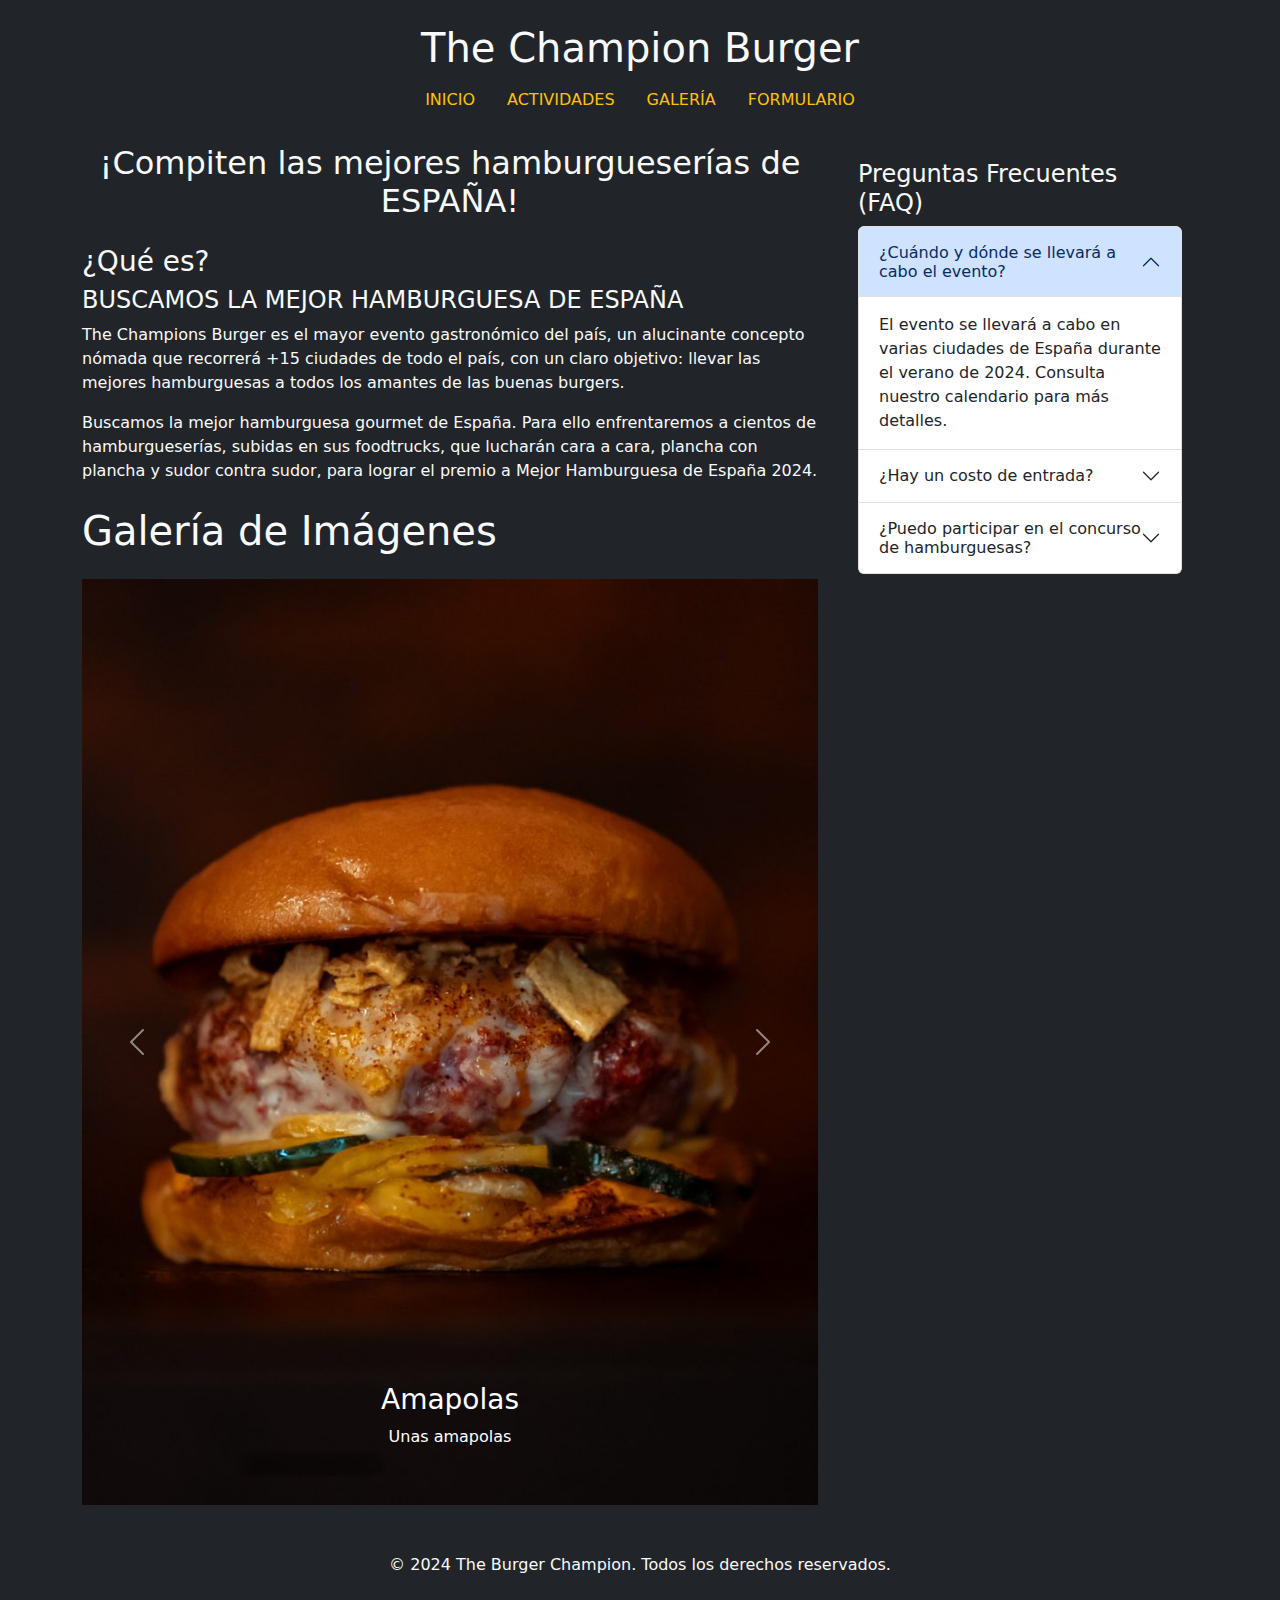
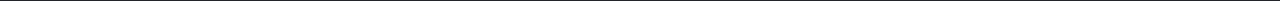
==== pr1ºeva/index.html @ f9f4264b "Add files via upload" ====
<!DOCTYPE html>
<html lang="es">
<head>
    <meta charset="UTF-8">
    <meta name="viewport" content="width=device-width, initial-scale=1">
    <title>Inicio - The Champions Burger</title>
    <link href="https://cdn.jsdelivr.net/npm/bootstrap@5.3.0/dist/css/bootstrap.min.css" rel="stylesheet"> 
    <link href="style/style.css" rel="stylesheet"> 
</head>
<body class="bg-dark text-light">
    <div class="container">
        <header class="text-center my-4">
            <h1>The Champion Burger</h1>
            <nav class="nav justify-content-center">
                <a class="nav-link text-warning" href="index.html">INICIO</a>
                <a class="nav-link text-warning" href="actividades.html">ACTIVIDADES</a>
                <a class="nav-link text-warning" href="galeria.html">GALERÍA</a>
                <a class="nav-link text-warning" href="formulario.html">FORMULARIO</a>
            </nav>
        </header>
        <main class="row">
            <div class="col-md-8">
                <div class="text-center">
                    <h2>¡Compiten las mejores hamburgueserías de ESPAÑA!</h2>
                </div>
                <section class="my-4">
                    <h3>¿Qué es?</h3>
                    <h4>BUSCAMOS LA MEJOR HAMBURGUESA DE ESPAÑA</h4>
                    <p>The Champions Burger es el mayor evento gastronómico del país, un alucinante concepto nómada que recorrerá +15 ciudades de todo el país, con un claro objetivo: llevar las mejores hamburguesas a todos los amantes de las buenas burgers.</p>
                    <p>Buscamos la mejor hamburguesa gourmet de España. Para ello enfrentaremos a cientos de hamburgueserías, subidas en sus foodtrucks, que lucharán cara a cara, plancha con plancha y sudor contra sudor, para lograr el premio a Mejor Hamburguesa de España 2024.</p>
                </section>

                <h1>Galería de Imágenes</h1>
                <div id="carouselExampleControls" class="carousel slide my-4" data-bs-ride="carousel">
                    <div class="carousel-inner">
                        <div class="carousel-item active">
                            <img class="d-block w-100" src="Fotos/a.jpeg" alt="First slide">
                            <div class="carousel-caption d-none d-md-block">
                                <h3>Amapolas</h3>
                                <p>Unas amapolas</p>
                            </div>
                        </div>
                        <div class="carousel-item">
                            <img class="d-block w-100" src="Fotos/a.jpeg" alt="Second slide">
                            <div class="carousel-caption d-none d-md-block">
                                <h3>Atardecer</h3>
                                <p>Un atardecer</p>
                            </div>
                        </div>
                        <div class="carousel-item">
                            <img class="d-block w-100" src="Fotos/a.jpeg" alt="Third slide">
                            <div class="carousel-caption d-none d-md-block">
                                <h3>Una playa</h3>
                                <p>Playa</p>
                            </div>
                        </div>
                        <div class="carousel-item">
                            <img class="d-block w-100" src="Fotos/a.jpeg" alt="Fourth slide">
                            <div class="carousel-caption d-none d-md-block">
                                <h3>Barca</h3>
                                <p>Una barca</p>
                            </div>
                        </div>
                    </div>
                    <a class="carousel-control-prev" href="#carouselExampleControls" role="button" data-bs-slide="prev">
                        <span class="carousel-control-prev-icon" aria-hidden="true"></span>
                        <span class="visually-hidden">Previous</span>
                    </a>
                    <a class="carousel-control-next" href="#carouselExampleControls" role="button" data-bs-slide="next">
                        <span class="carousel-control-next-icon" aria-hidden="true"></span>
                        <span class="visually-hidden">Next</span>
                    </a>
                </div>
            </div>

            <div class="col-md-4">
                <div class="bg-dark p-3 rounded">
                    <h4>Preguntas Frecuentes (FAQ)</h4>
                    <div class="accordion" id="faqAccordion">
                        <div class="accordion-item">
                            <h2 class="accordion-header" id="headingOne">
                                <button class="accordion-button" type="button" data-bs-toggle="collapse" data-bs-target="#collapseOne" aria-expanded="true" aria-controls="collapseOne">
                                    ¿Cuándo y dónde se llevará a cabo el evento?
                                </button>
                            </h2>
                            <div id="collapseOne" class="accordion-collapse collapse show" aria-labelledby="headingOne" data-bs-parent="#faqAccordion">
                                <div class="accordion-body">
                                    El evento se llevará a cabo en varias ciudades de España durante el verano de 2024. Consulta nuestro calendario para más detalles.
                                </div>
                            </div>
                        </div>
                        <div class="accordion-item">
                            <h2 class="accordion-header" id="headingTwo">
                                <button class="accordion-button collapsed" type="button" data-bs-toggle="collapse" data-bs-target="#collapseTwo" aria-expanded="false" aria-controls="collapseTwo">
                                    ¿Hay un costo de entrada?
                                </button>
                            </h2>
                            <div id="collapseTwo" class="accordion-collapse collapse" aria-labelledby="headingTwo" data-bs-parent="#faqAccordion">
                                <div class="accordion-body">
                                    La entrada es gratuita, pero algunas actividades pueden tener un costo adicional.
                                </div>
                            </div>
                        </div>
                        <div class="accordion-item">
                            <h2 class="accordion-header" id="headingThree">
                                <button class="accordion-button collapsed" type="button" data-bs-toggle="collapse" data-bs-target="#collapseThree" aria-expanded="false" aria-controls="collapseThree">
                                    ¿Puedo participar en el concurso de hamburguesas?
                                </button>
                            </h2>
                            <div id="collapseThree" class="accordion-collapse collapse" aria-labelledby="headingThree" data-bs-parent="#faqAccordion">
                                <div class="accordion-body">
                                    Sí, los chefs pueden inscribirse para participar en el concurso. Visita nuestra sección de actividades para más información.
                                </div>
                            </div>
                        </div>
                    </div>
                </div>
            </div>
        </main>
        <footer class="text-center my-4">
            <p>&copy; 2024 The Burger Champion. Todos los derechos reservados.</p>
        </footer>
    </div>
    <script src="https://cdn.jsdelivr.net/npm/bootstrap@5.3.0/dist/js/bootstrap.bundle.min.js"></script>
</body>
</html>
---- pr1ºeva/style/style.css ----
.nav {
        position: static;
        top: 0;
        width: 100%;
        z-index: 1000; /* Asegura que la nav esté por encima de otros elementos */
    }
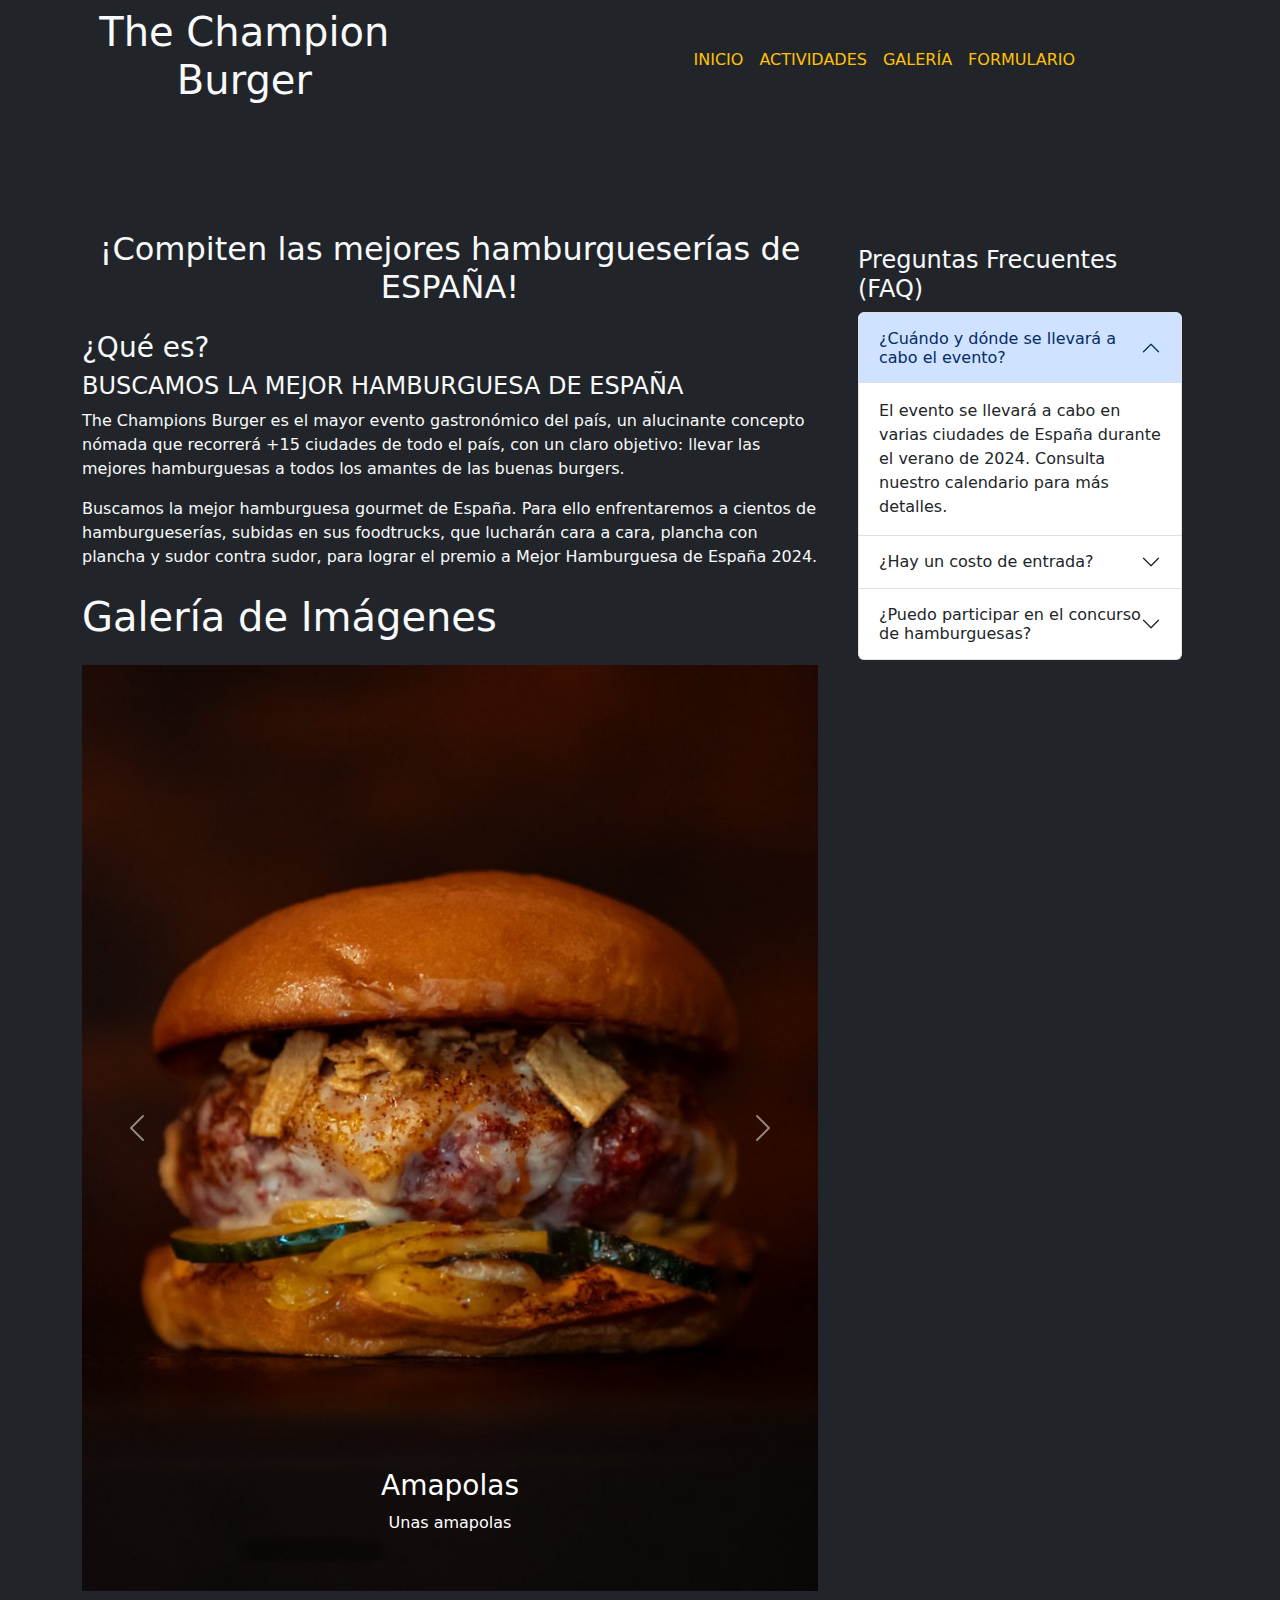
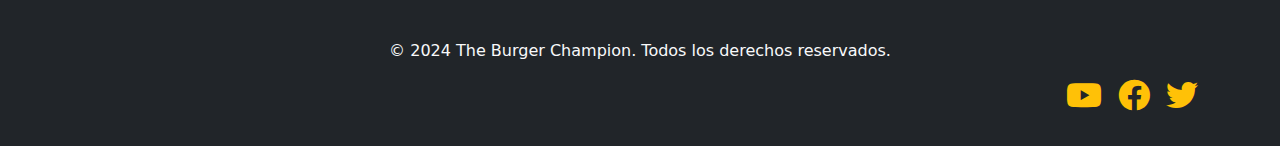
==== commit b8ca79e5: "Add files via upload" ====
--- a/pr1ºeva/index.html
+++ b/pr1ºeva/index.html
@@ -4,18 +4,36 @@
     <meta charset="UTF-8">
     <meta name="viewport" content="width=device-width, initial-scale=1">
     <title>Inicio - The Champions Burger</title>
-    <link href="https://cdn.jsdelivr.net/npm/bootstrap@5.3.0/dist/css/bootstrap.min.css" rel="stylesheet"> 
-    <link href="style/style.css" rel="stylesheet"> 
+    <link href="https://cdn.jsdelivr.net/npm/bootstrap@5.3.0/dist/css/bootstrap.min.css" rel="stylesheet">
+    <link rel="stylesheet" href="https://cdnjs.cloudflare.com/ajax/libs/font-awesome/6.0.0-beta3/css/all.min.css">
+    <link href="style/style.css" rel="stylesheet">
 </head>
 <body class="bg-dark text-light">
     <div class="container">
         <header class="text-center my-4">
-            <h1>The Champion Burger</h1>
-            <nav class="nav justify-content-center">
-                <a class="nav-link text-warning" href="index.html">INICIO</a>
-                <a class="nav-link text-warning" href="actividades.html">ACTIVIDADES</a>
-                <a class="nav-link text-warning" href="galeria.html">GALERÍA</a>
-                <a class="nav-link text-warning" href="formulario.html">FORMULARIO</a>
+            <nav class="navbar navbar-expand-md navbar-dark bg-dark sticky-nav">
+                <h1>The Champion Burger</h1>
+                <div class="container-fluid">
+                    <button class="navbar-toggler" type="button" data-bs-toggle="collapse" data-bs-target="#navbarNav" aria-controls="navbarNav" aria-expanded="false" aria-label="Toggle navigation">
+                        <span class="navbar-toggler-icon"></span>
+                    </button>
+                    <div class="collapse navbar-collapse" id="navbarNav">
+                        <ul class="navbar-nav mx-auto">
+                            <li class="nav-item">
+                                <a class="nav-link text-warning" href="index.html">INICIO</a>
+                            </li>
+                            <li class="nav-item">
+                                <a class="nav-link text-warning" href="actividades.html">ACTIVIDADES</a>
+                            </li>
+                            <li class="nav-item">
+                                <a class="nav-link text-warning" href="galeria.html">GALERÍA</a>
+                            </li>
+                            <li class="nav-item">
+                                <a class="nav-link text-warning" href="formulario.html">FORMULARIO</a>
+                            </li>
+                        </ul>
+                    </div>
+                </div>
             </nav>
         </header>
         <main class="row">
@@ -118,7 +136,20 @@
             </div>
         </main>
         <footer class="text-center my-4">
-            <p>&copy; 2024 The Burger Champion. Todos los derechos reservados.</p>
+            <div class="d-flex flex-column align-items-center">
+                <p>&copy; 2024 The Burger Champion. Todos los derechos reservados.</p>
+                <div class="d-flex footer-icons justify-content-center justify-content-md-end mb-2" style="width: 100%;">
+                    <a href="https://www.youtube.com" class="text-warning me-3">
+                        <i class="fab fa-youtube fa-2x"></i>
+                    </a>
+                    <a href="https://www.facebook.com" class="text-warning me-3">
+                        <i class="fab fa-facebook fa-2x"></i>
+                    </a>
+                    <a href="https://www.twitter.com" class="text-warning">
+                        <i class="fab fa-twitter fa-2x"></i>
+                    </a>
+                </div>
+            </div>
         </footer>
     </div>
     <script src="https://cdn.jsdelivr.net/npm/bootstrap@5.3.0/dist/js/bootstrap.bundle.min.js"></script>
--- a/pr1ºeva/style/style.css
+++ b/pr1ºeva/style/style.css
@@ -1,8 +1,29 @@
 
-    .nav {
-        position: static;
-        top: 0;
-        width: 100%;
-        z-index: 1000; /* Asegura que la nav esté por encima de otros elementos */
+ 
+    form {
+        padding: 20px;
+        border: 1px solid #ced4da;
+        border-radius: 5px;
+        background-color: white;
     }
-
+    .image-container {
+        display: flex;
+        justify-content: center;
+        align-items: center;
+        margin-left: 20px;
+    }
+    @media (min-width: 768px) {
+        .footer-icons {
+            justify-content: flex-end;
+            width: 100%; 
+        }
+        .sticky-nav {
+position: fixed;
+top: 0;
+width: 100%;
+z-index: 1000;
+}
+body {
+padding-top: 206px; 
+}
+    }
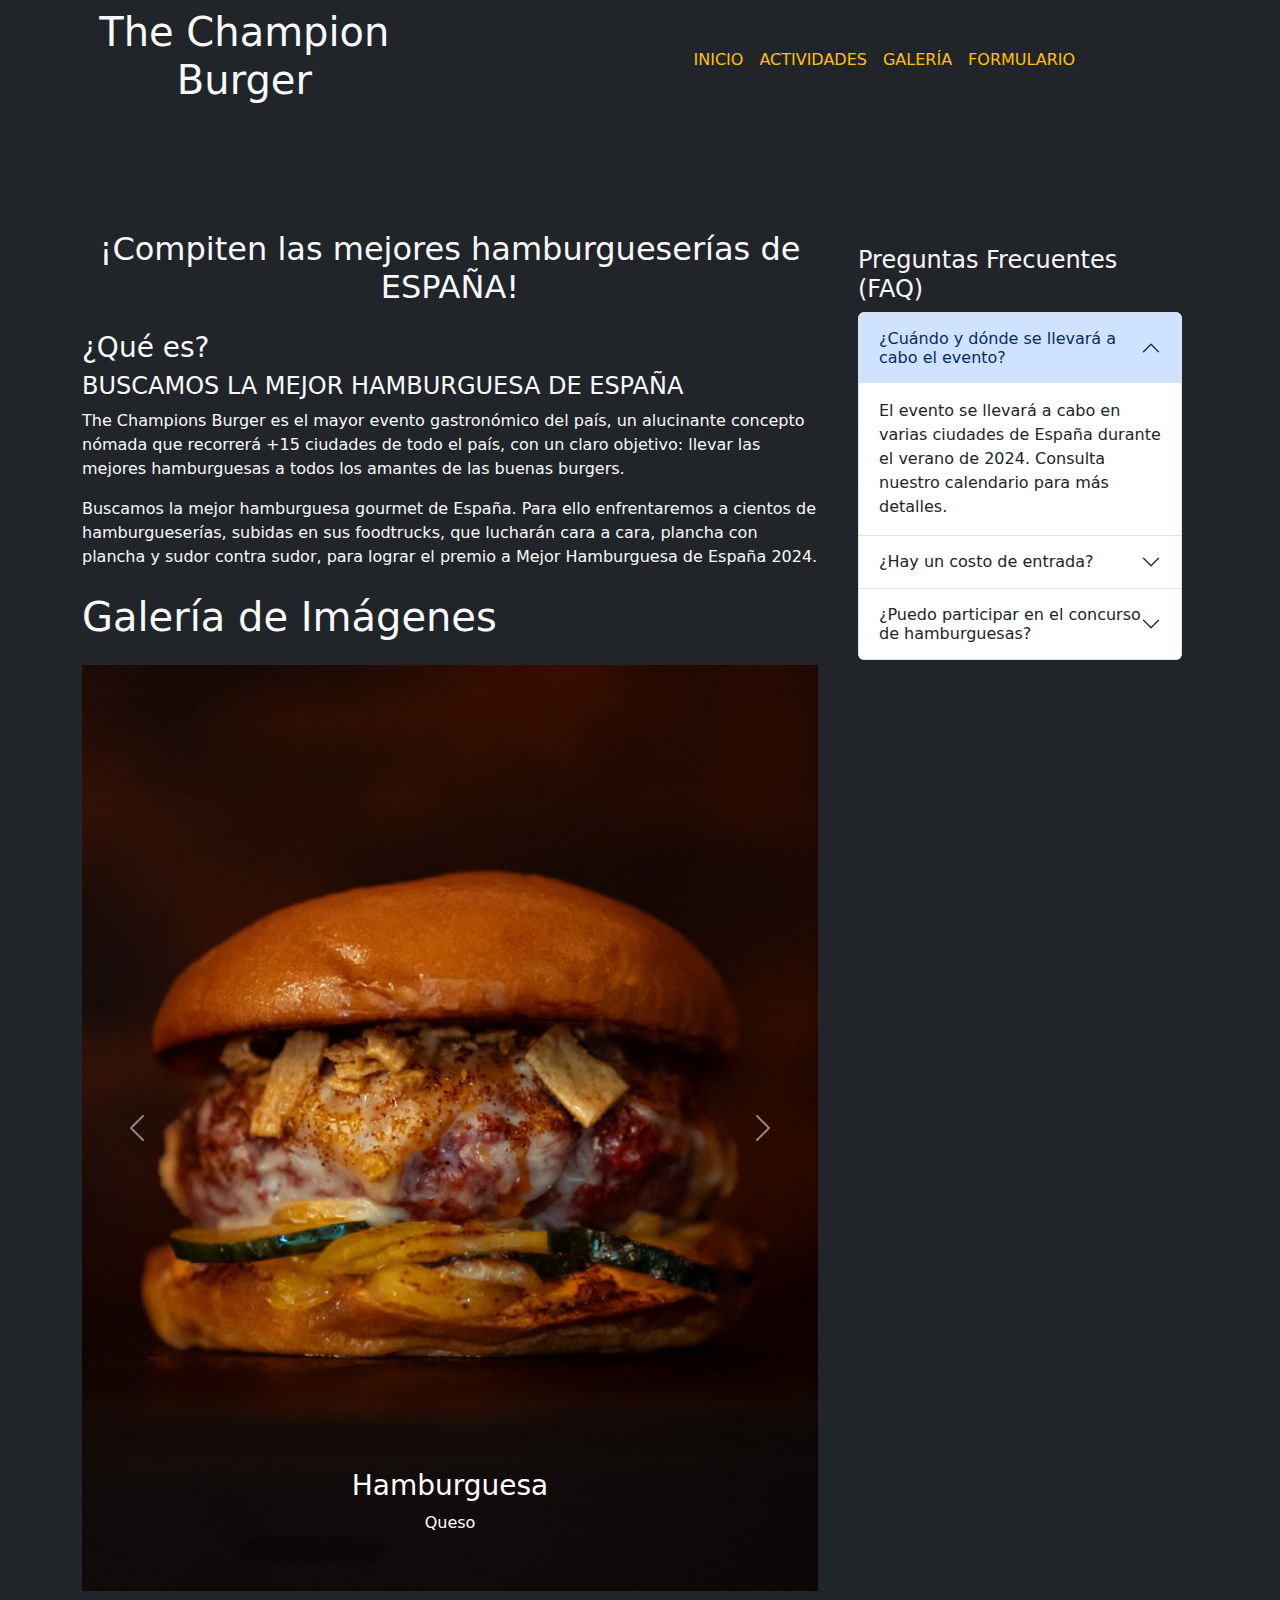
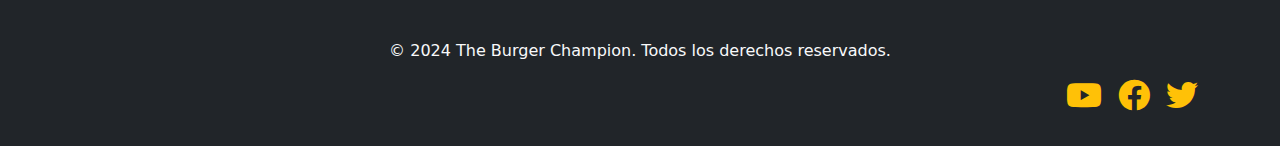
==== commit 7627cb6e: "Add files via upload" ====
--- a/pr1ºeva/index.html
+++ b/pr1ºeva/index.html
@@ -54,22 +54,22 @@
                         <div class="carousel-item active">
                             <img class="d-block w-100" src="Fotos/a.jpeg" alt="First slide">
                             <div class="carousel-caption d-none d-md-block">
-                                <h3>Amapolas</h3>
-                                <p>Unas amapolas</p>
+                                <h3>Hamburguesa</h3>
+                                <p>Queso</p>
                             </div>
                         </div>
                         <div class="carousel-item">
                             <img class="d-block w-100" src="Fotos/a.jpeg" alt="Second slide">
                             <div class="carousel-caption d-none d-md-block">
-                                <h3>Atardecer</h3>
-                                <p>Un atardecer</p>
+                                <h3>comida</h3>
+                                <p>carne</p>
                             </div>
                         </div>
                         <div class="carousel-item">
                             <img class="d-block w-100" src="Fotos/a.jpeg" alt="Third slide">
                             <div class="carousel-caption d-none d-md-block">
-                                <h3>Una playa</h3>
-                                <p>Playa</p>
+                                <h3>lechuga</h3>
+                                <p>tomate</p>
                             </div>
                         </div>
                         <div class="carousel-item">
